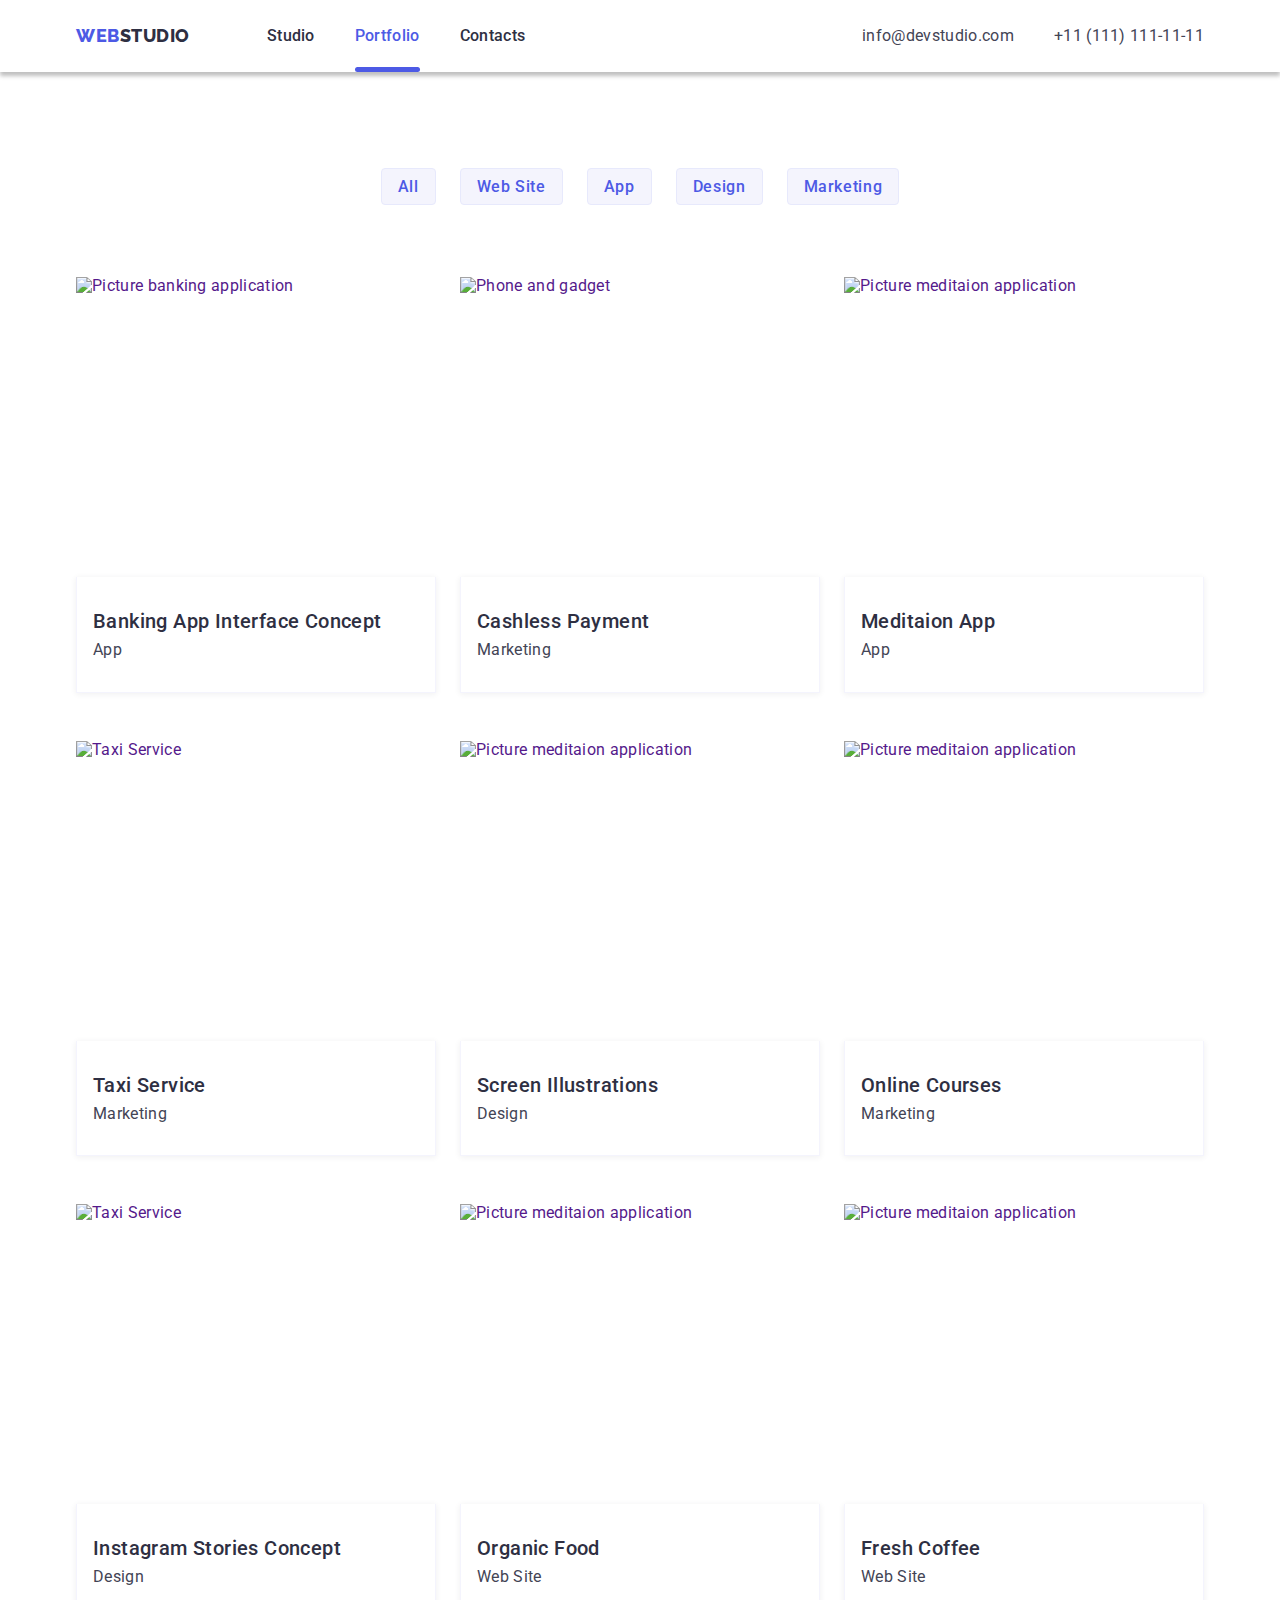
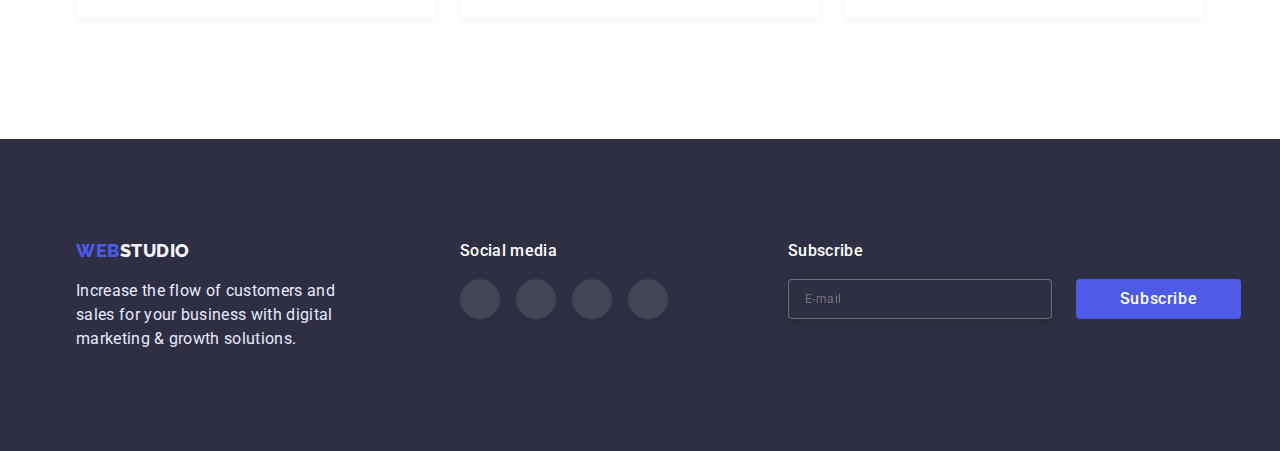
==== portfolio.html @ dbc56839 "HW6. Ver 1" ====
<!DOCTYPE html>
<html lang="en">
<head>
    <meta charset="UTF-8">
    <meta http-equiv="X-UA-Compatible" content="IE=edge">
    <meta name="viewport" content="width=device-width, initial-scale=1.0">
    <link rel="stylesheet"
    href="https://cdnjs.cloudflare.com/ajax/libs/modern-normalize/1.0.0/modern-normalize.min.css"/>
    <link rel="preconnect" href="https://fonts.googleapis.com">
    <link rel="preconnect" href="https://fonts.gstatic.com" crossorigin>
    <link href="https://fonts.googleapis.com/css2?family=Raleway:wght@800&family=Roboto:wght@400;500;700;900&display=swap" rel="stylesheet">
    <link rel="stylesheet" href="./css/styles.css" />
    <title>Portfolio</title>
</head>
<body>
    <header class="header">
        <div class="container">
            <nav>
                <a class="logo" href="./portfolio.html">WEB<span class="logo-studio">STUDIO</span></a>
                <ul class="list-menu">
                    <li><a class="menu" href="./index.html">Studio</a></li>
                    <li><a class="menu active" href="./portfolio.html">Portfolio</a></li>
                    <li><a class="menu" href="./index.html">Contacts</a></li>
                </ul>
            </nav>
            <ul class="list-contacts">
                <li><a class="contacts" href=mailto:info@devstudio.com">info@devstudio.com</a></li>
                <li><a class="contacts" href="tel:+11(111)1111111">+11 (111) 111-11-11</a></li>
            </ul>
        </div>
    </header>
    <main>
        <section class="portfolio">
            <div class="container">
                <h1 hidden>Portfolio</h1>
                <ul class="portfolio-buttons-list">
                    <li>
                        <button class="button-filter" type="button">All</button>
                    </li>
                    <li>
                        <button class="button-filter" type="button">Web Site</button>
                    </li>
                    <li>
                        <button class="button-filter" type="button">App</button>
                    </li>
                    <li>
                        <button class="button-filter" type="button">Design</button>
                    </li>
                    <li>
                        <butticonson class="button-filter" type="button">Marketing</button>
                    </li>
                </ul>
                <ul class="portfolio-list">
                    <li class="portfolio-card">
                        <a class="portfolio-link" href="">
                            <div class="portfolio-overlay-base">
                            <img width="360" height="300" src="./images/portfolio1.jpg" alt="Picture banking application">
                                <div class="overlay">
                                    <p class="overlay-text">14 Stylish and User-Friendly App Design 
                                        Concepts · Task Manager App · Calorie 
                                        Tracker App · Exotic Fruit Ecommerce 
                                        App · Cloud Storage App</p>
                                </div>
                            </div>
                            <div class="portfolio-item">
                                <h2 class="portfolio-title">Banking App Interface Concept</h2>
                                <p class="portfolio-text">App</p>
                            </div>
                        </a>
                    </li>
                    <li class="portfolio-card">
                        <a class="portfolio-link" href="">
                            <div class="portfolio-overlay-base">
                                <img width="360" height="300" src="./images/portfolio2.jpg" alt="Phone and gadget">
                                <div class="overlay">
                                    <p class="overlay-text">14 Stylish and User-Friendly App Design 
                                        Concepts · Task Manager App · Calorie 
                                        Tracker App · Exotic Fruit Ecommerce 
                                        App · Cloud Storage App</p> 
                                </div>
                            </div>
                            <div class="portfolio-item">
                                <h2 class="portfolio-title">Cashless Payment</h2>
                                <p class="portfolio-text">Marketing</p>
                            </div>
                        </a>
                    </li>
                    <li class="portfolio-card">
                        <a class="portfolio-link" href="">
                            <div class="portfolio-overlay-base">
                                <img width="360" height="300" src="./images/portfolio3.jpg" alt="Picture meditaion application">
                                <div class="overlay">
                                    <p class="overlay-text">14 Stylish and User-Friendly App Design 
                                        Concepts · Task Manager App · Calorie 
                                        Tracker App · Exotic Fruit Ecommerce 
                                        App · Cloud Storage App</p> 
                                </div>
                            </div>
                            <div class="portfolio-item">
                                <h2 class="portfolio-title">Meditaion App</h2>
                                <p class="portfolio-text">App</p>
                            </div>
                        </a>
                    </li>
                    <li class="portfolio-card">
                        <a class="portfolio-link" href="">
                            <div class="portfolio-overlay-base">
                                <img width="360" height="300" src="./images/portfolio4.jpg" alt="Taxi Service">
                                <div class="overlay">
                                    <p class="overlay-text">14 Stylish and User-Friendly App Design 
                                        Concepts · Task Manager App · Calorie 
                                        Tracker App · Exotic Fruit Ecommerce 
                                        App · Cloud Storage App</p> 
                                </div>
                            </div>
                            <div class="portfolio-item">
                                <h2 class="portfolio-title">Taxi Service</h2>
                                <p class="portfolio-text">Marketing</p>
                            </div>
                        </a>
                    </li>
                    <li class="portfolio-card">
                        <a class="portfolio-link" href="">
                            <div class="portfolio-overlay-base">
                                <img width="360" height="300" src="./images/portfolio5.jpg" alt="Picture meditaion application">
                                <div class="overlay">
                                    <p class="overlay-text">14 Stylish and User-Friendly App Design 
                                        Concepts · Task Manager App · Calorie 
                                        Tracker App · Exotic Fruit Ecommerce 
                                        App · Cloud Storage App</p> 
                                </div>
                            </div>
                            <div class="portfolio-item">
                                <h2 class="portfolio-title">Screen Illustrations</h2>
                                <p class="portfolio-text">Design</p>
                            </div>
                        </a>
                    </li>
                    <li class="portfolio-card">
                        <a class="portfolio-link" href="">
                            <div class="portfolio-overlay-base">
                                <img width="360" height="300" src="./images/portfolio6.jpg" alt="Picture meditaion application">
                                <div class="overlay">
                                    <p class="overlay-text">14 Stylish and User-Friendly App Design 
                                        Concepts · Task Manager App · Calorie 
                                        Tracker App · Exotic Fruit Ecommerce 
                                        App · Cloud Storage App</p> 
                                </div>
                            </div>
                            <div class="portfolio-item">
                                <h2 class="portfolio-title">Online Courses</h2>
                                <p class="portfolio-text">Marketing</p>
                            </div>
                        </a>
                    </li>
                    <li class="portfolio-card">
                        <a class="portfolio-link" href="">
                            <div class="portfolio-overlay-base">
                                <img width="360" height="300" src="./images/portfolio7.jpg" alt="Taxi Service">
                                <div class="overlay">
                                    <p class="overlay-text">14 Stylish and User-Friendly App Design 
                                        Concepts · Task Manager App · Calorie 
                                        Tracker App · Exotic Fruit Ecommerce 
                                        App · Cloud Storage App</p> 
                                </div>
                            </div>
                            <div class="portfolio-item">
                                <h2 class="portfolio-title">Instagram Stories Concept</h2>
                                <p class="portfolio-text">Design</p>
                        </div>
                        </a>
                    </li>
                    <li class="portfolio-card">
                        <a class="portfolio-link" href="">
                            <div class="portfolio-overlay-base">
                                <img width="360" height="300" src="./images/portfolio8.jpg" alt="Picture meditaion application">
                                <div class="overlay">
                                    <p class="overlay-text">14 Stylish and User-Friendly App Design 
                                        Concepts · Task Manager App · Calorie 
                                        Tracker App · Exotic Fruit Ecommerce 
                                        App · Cloud Storage App</p> 
                                </div>
                            </div>
                            <div class="portfolio-item">
                                <h2 class="portfolio-title">Organic Food</h2>
                                <p class="portfolio-text">Web Site</p>
                            </div>
                        </a>
                    </li>
                    <li class="portfolio-card">
                        <a class="portfolio-link" href="">
                            <div class="portfolio-overlay-base">
                                <img width="360" height="300" src="./images/portfolio9.jpg" alt="Picture meditaion application">
                                <div class="overlay">
                                    <p class="overlay-text">14 Stylish and User-Friendly App Design 
                                        Concepts · Task Manager App · Calorie 
                                        Tracker App · Exotic Fruit Ecommerce 
                                        App · Cloud Storage App</p> 
                                </div>
                            </div>
                            <div class="portfolio-item">
                                <h2 class="portfolio-title">Fresh Coffee</h2>
                                <p class="portfolio-text">Web Site</p>
                            </div>
                        </a>
                    </li>
                </ul>
            </div>
        </section>
    </main>
    <footer class="footer">
        <div class="container">
            <ul class="footer-list">
                <li>
                    <a class="logo" href="./index.html">WEB<span class="logo-studio-footer">STUDIO</span></a>
                    <p class="footer-text">
                        Increase the flow of customers and 
                        sales for your business with digital 
                        marketing & growth solutions.
                    </p>
                </li>
                <li>
                    <p class="footer-title">Social media</p>
                    <ul class="footer-sl-list">
                        <li>
                            <a class="f-sl-link" href="">
                                <svg class="footer-sl-item" width="24" height="24"> 
                                    <use href="./images/icons.svg#icon-instagram1"></use>
                                </svg>
                            </a>
                        </li>
                        <li>
                            <a class="f-sl-link" href="">
                                <svg class="footer-sl-item" width="24" height="24"> 
                                    <use href="./images/icons.svg#icon-twitter1"></use>
                                </svg>
                            </a>
                        </li>
                        <li>
                            <a class="f-sl-link" href="">
                                <svg class="footer-sl-item" width="24" height="24"> 
                                    <use href="./images/icons.svg#icon-facebook1"></use>
                                </svg>
                            </a>
                        </li>
                        <li>
                            <a class="f-sl-link" href="">
                                <svg class="footer-sl-item" width="24" height="24"> 
                                    <use href="./images/icons.svg#icon-linkedin1"></use>
                                </svg>
                            </a>
                        </li>
                    </ul>           
                </li>
                <li>
                    <p class="footer-title">Subscribe</p>
                    <form class="subscribe-group">
                        <Input class="subscribe-input" type="email" name="user_email" placeholder="E-mail"/>
                        <button class="subscribe-button" type="submit">Subscribe</button>
                    </form>
                </li>
            </ul>
        </div>
    </footer>
</body>
</html>
---- css/styles.css ----
*,
*::before,
*::after {
    box-sizing: border-box;
}
:root {
    --textbasecolor:#2e2f42; /* базовый цвет шрифта*/
    --buttonbasecolor:#4d5ae5; /* цвет кнопки, эффекты */
    --textsecondcolor: #434455; /* второй цвет шрифта*/
    --fullwhitecolor: #ffffff; /*доп цвет заголовков, кнопок*/
    --buttonbackcol: #404BBF; /*цвет бека кнопки*/
    --footertextcol: #E7E9FC; /*цвет текста в футере*/
    --footerlogocol: #f4f4fd; /*цвет лого STUDIO в футере*/
    --bordercolor: #8E8F99;
    --sociallinkcolor: #31D0AA;
    --modalbgc: #FCFCFC; /*backgroundcolor модального окна*/
}
body {
    font-family: 'Roboto', sans-serif;
    font-size: 16px;
    letter-spacing: 0.02em;
    color: var(--textbasecolor);
}

h1,
h2,
h3,
h4,
h5,
h6,
p {
    margin: 0;
    padding: 0;
}
/* общий стиль хедера для страницы studio и portfolio */
.header {
box-shadow: 0px 4px 4px 0px #00000040;
}
.container {
    max-width: 1158px;
    padding-left: 15px;
    padding-right: 15px;
    margin: 0 auto;
}
header .container {
    display: flex;
}
.box-contacts {
    margin-left: auto;
} 
.header nav {
    display: flex;
}
.link {
    text-decoration: none;
}
.list {
    list-style: none;
}
.list-menu {
    list-style: none;
    gap: 40px;
    display: flex;
    align-items: center;
    padding: 0; 
    margin: 0px 0px 0px 77px;
}
.logo {
    font-family: "Raleway", sans-serif;
    font-weight: 800;
    font-size: 18px;
    line-height: 1.33;
    letter-spacing: 0.03em;
    text-transform: uppercase;
    text-decoration: none;
    color: var(--buttonbasecolor);
    padding: 24px 0px 24px 0px;
    margin: 0;
}
.logo-studio {
    font-family: "Raleway", sans-serif;
    font-weight: 800;
    font-size: 18px;
    line-height: 1.33;
    letter-spacing: 0.03em;
    text-transform: uppercase;
    color:var(--textbasecolor);
}
.logo-studio-footer {
    font-family: "Raleway", sans-serif;
    font-weight: 800;
    font-size: 18px;
    line-height: 1.33;
    letter-spacing: 0.03em;
    text-transform: uppercase;
    color: var(--footerlogocol);
}
.menu { 
    font-weight: 500;
    font-size: 16px;
    line-height: 1.5;
    letter-spacing: 0.02em;
    color: var(--textbasecolor);
    text-decoration: none;
    display: block;
    padding: 24px 0px 24px 0px;
    position: relative;
    transition: color 250ms cubic-bezier(0.4, 0, 0.2, 1) 0ms;
}
.menu.active {
    color: var(--buttonbasecolor);
}
.menu.active::after {
    content: '';
    display: block;
    width: 100%;
    height: 5px;
    border-radius: 5px;
    background-color: var(--buttonbasecolor);
    position: absolute;
    bottom: 0;      
    left: 0;
    transition: background-color 250ms cubic-bezier(0.4, 0, 0.2, 1) 0ms;
}
.menu:hover {
    color :var(--textsecondcolor);
}
.menu:focus {
    color: var(--buttonbasecolor);
}
.list-contacts {
    list-style: none;
    gap: 40px;
    display: flex;
    padding: 0;
    margin: 0 0 0 auto;
}
.contacts {
line-height: 1.5;
letter-spacing: 0.02em;
text-decoration: none;
color:var(--textsecondcolor);
display : block;
padding: 24px 0px 24px 0px;
transition: color 250ms cubic-bezier(0.4, 0, 0.2, 1) 0ms;
}
.contacts:hover, .contacts:focus {
    color: var(--buttonbasecolor);
}
/* конец общего хедера */
/* страница Studio */
.hero .container {
    display: flex;
    flex-direction: column;
    align-items: center;
}
.hero {
    max-width: 1440px;
    background-image: linear-gradient(rgba(46, 47, 66, 0.7),
     rgba(46, 47, 66, 0.7)),
    url(../images/group-people-working-website-template.jpg);
    background-position: center;
    background-repeat: no-repeat;
    background-size: cover;
    box-shadow: 0px 4px 4px rgba(0, 0, 0, 0.25), 0px 4px 4px rgba(0, 0, 0, 0.25);
    padding: 192px 0 192px 0;
    margin: 0 auto;
}
.hero-title {
    font-weight: 700;
    font-size: 56px;
    line-height: 1.07;
    letter-spacing: 0.02em;
    width: 496px;
    color: var(--fullwhitecolor);  
}
.button-order {
    font-family: inherit;
    font-weight: 500;
    font-size: 16px;
    line-height: 1.19;
    letter-spacing: 0.04em;
    color: var(--fullwhitecolor);
    background-color: var(--buttonbasecolor);
    cursor:pointer;
    width: 170px;
    height: 51px;
    gap: 10px;
    border-radius: 4px;
    padding: 16px, 32px, 16px, 32px;
    margin-top: 48px;
    box-shadow: 0px 4px 4px rgba(0, 0, 0, 0.15);
    border: 2px solid var(--buttonbasecolor);
    transition: background-color 250ms cubic-bezier(0.4, 0, 0.2, 1) 0ms, 
    box-shadow 250ms cubic-bezier(0.4, 0, 0.2, 1) 0ms;
}
.button-order:hover {
    background-color: var(--buttonbasecolor);
    box-shadow: 0px 1px 6px rgba(46, 47, 66, 0.08), 
    0px 1px 1px rgba(46, 47, 66, 0.16), 
    0px 2px 1px rgba(46, 47, 66, 0.08);
    border-radius: 4px;
}
.button-order:focus {
    background-color: var(--buttonbackcol);
    box-shadow: 0px 4px 4px rgba(0, 0, 0, 0.15);
    border-radius: 4px;
}
.benefits {
    padding: 120px 0px 120px 0px;
}
.benefits-title {
    font-weight: 500;
    font-size: 20px;
    line-height: 1.2;
    letter-spacing: 0.02em;
    color:var(--textbasecolor);
}
.benefits-list {
    list-style: none;
    display: flex;
    margin: 0;
    padding: 0;
    justify-content: space-between;
    gap: 24px;
}
.benefits-item {

}
.benefits-text {
    line-height: 1.5;
    margin-top: 8px;
    color:var(--textsecondcolor);
}
.benefits-icon {
    display: flex;
    align-items: center;
    justify-content: center;
    width: 264px;
    height: 112px;
    background-color: var(--footerlogocol);
}
.work {
    padding: 0px 0px 120px 0px;
}
.work .container {
    display: flex;
    flex-direction: column;
    align-items: center;
}
.work-title {
    font-weight: 500;
    font-size: 36px;
    line-height: 1.1;
    letter-spacing: 0.02em;
    color: var(--textbasecolor);
    text-transform: capitalize;
}
.work-list {
    list-style: none;
    display: flex;
    margin: 72px 0 0 0;
    padding: 0;
    gap: 24px;
}
.team {
    background-color: var(--footerlogocol);
    margin-top: 0px;
    padding: 120px 0 120px 0;
}
.team-text {
    color:var(--textsecondcolor);
    margin-top: 8px;
}
.team .container {
    display: flex;
    flex-direction: column;
    align-items: center;
}
.team-title {
    font-weight: 500;
    font-size: 36px;
    line-height: 1.1;
    letter-spacing: 0.02em;
    color: var(--textbasecolor);
    text-transform: capitalize;
}
.team-list {
    list-style: none;
    display: flex;
    margin: 72px 0 0 0;
    padding: 0;
    gap: 24px;
}
.team-card {
    border-bottom-left-radius:  4px;
    border-bottom-right-radius:  4px;
    box-shadow: 0px 2px 1px 0px rgba(46, 47, 66, 0.08);
    box-shadow: 0px 1px 1px 0px rgba(46, 47, 66, 0.16);
    box-shadow: 0px 1px 6px 0px rgba(46, 47, 66, 0.08); 
    background-color: var(--fullwhitecolor);
    overflow: hidden;
}
.team-card-text {
    display: flex;
    flex-direction: column;
    align-items: center;
    padding: 32px 16px;
}
.tsl-list {
    list-style: none;
    width: 232px;
    display: flex;
    margin: 8px 0px 0px 0px;
    padding: 0;
    gap: 24px;
    justify-content: center;
}
.tsl-list > li {
    margin: 0;
    height: 48px;
}
.tsl-item {
    width: 100%;
    height: 100%;
    display: flex;
    align-items: center;
    justify-content: center;
    transition: transform 300ms linear;
}
.tsl-item:hover {
    transform: scale(1.2);
}
.clients {
    padding: 120px 0px 120px 0px;
}
.customer-title {
    font-weight: 700;
    font-size: 36px;
    line-height: 1.17;
    text-align: center;
    letter-spacing: 0.03em;
}
.customer-list {
    list-style: none;
    display: flex;
    margin: 72px 0 0 0;
    padding: 0;
    justify-content: space-between;
    gap: 24px;
}
.customer-item-link {
    width: 168px;
    height: 88px;
    display: inline-block;
    padding: 16px 32px;
    margin: auto;
    border: 1px solid var(--bordercolor);
    border-radius: 4px;
    align-items: center;
    transition: fill 250ms cubic-bezier(0.4, 0, 0.2, 1) 0ms;
}
.customer-icon {
    display: block;
    justify-content: center;
    align-content: center;
    margin: 0 auto;
    fill: var(--bordercolor);
    transition: fill 250ms cubic-bezier(0.4, 0, 0.2, 1) 0ms,
    transform 350ms linear 0ms;
}
.customer-item-link:hover .customer-icon, 
.customer-item-link:focus .customer-icon {
    fill: var(--buttonbasecolor);
    transform: scale(1.18);
}
.customer-item-link:hover, 
.customer-item-link:focus {
    border-color: var(--buttonbasecolor);
}
.footer {
    background-color: var(--textbasecolor);
    padding: 100px 0px 100px 0px;
}
.footer-list {
    display: flex;
    gap:120px;
    margin: 0;
    padding: 0;   
}
footer .logo{
    padding: 0;
}
.footer-text {
    line-height: 1.5;
    margin-top: 16px;
    width: 264px;
    color: var(--footertextcol);
}
.footer-title {
    font-weight: 500;
    font-size: 16px;
    line-height: 1.5;
    letter-spacing: 0.02em; 
    color: var(--fullwhitecolor);  
    display : block; 
}
.subscribe-group {
    display: flex;
    margin-top: 16px;
    gap: 24px;  
}
.subscribe-input {
    border: 1px solid rgba(255, 255, 255, 0.3);
    filter: drop-shadow(0px 4px 4px rgba(0, 0, 0, 0.15));
    border-radius: 4px;
    background-color: var(--textbasecolor);
    font-weight: 400;
    font-size: 12px;
    line-height: 2;
    letter-spacing: 0.04em;
    color: rgba(255, 255, 255, 0.6);
    width: 264px;
    height: 40px;
    padding-left: 16px;
}
.subscribe-button {
    background: #4D5AE5;
    border-radius: 4px;
    font-weight: 500;
    font-size: 16px;
    line-height: 1.5;
    letter-spacing: 0.04em;
    padding: 8px 24px;
    color: var(--fullwhitecolor);
    width: 165px;
    height: 40px;
    border: none;
}
.footer-sl-list {
    list-style: none;
    width: 208px;
    display: flex;
    margin: 16px 0px 0px 0px;
    padding: 0;
    gap: 16px;
}
.footer-sl-list > li {
    width: 40px;
    height: 40px;
}
.f-sl-link {
    width: 100%;
    height: 100%;
    display: flex;
    align-items: center;
    justify-content: center;
    display: flex;
    fill :var(--fullwhitecolor);
    color : var(--fullwhitecolor);
    border-radius: 50%;
    background-color: rgba(255, 255, 255, 0.1);
    transition: background-color 250ms cubic-bezier(0.4, 0, 0.2, 1) 0ms, fill 250ms cubic-bezier(0.4, 0, 0.2, 1) 0ms;
}
.f-sl-link:hover, .f-sl-link:focus {
    fill: currentColor;
    background-color: var(--sociallinkcolor);
}
/* конец общего футера */
/* страница Portfolio */
.portfolio {
    padding: 96px 0 120px 0;
}
.portfolio-buttons-list {
    list-style: none;
    display: flex;
    justify-content: center;
    column-gap: 24px;
    padding: 0;
    margin: 0;
}
.button-filter {
    font-family: inherit;
    font-weight: 500;
    font-size: 16px;
    line-height: 1.2;
    letter-spacing: 0.04em;
    color: var(--buttonbasecolor);
    cursor:pointer;
    border-radius: 4px;
    border: 1px solid var(--footertextcol);
    padding: 8px 16px 8px 16px;
    background-color: var(--footerlogocol);
    transition: background-color 250ms cubic-bezier(0.4, 0, 0.2, 1) 0ms, 
    color 250ms cubic-bezier(0.4, 0, 0.2, 1) 0ms, 
    box-shadow 250ms cubic-bezier(0.4, 0, 0.2, 1) 0ms;
}
.button-filter:hover, .button-filter:focus {
    background: var(--buttonbasecolor);
    color : var(--fullwhitecolor);
    box-shadow : 0px 3px 1px rgba(0, 0, 0, 0.1), 
    0px 2px 1px rgba(0, 0, 0, 0.08), 
    0px 2px 2px rgba(0, 0, 0, 0.12);
    border-radius : 4px; 
}
.portfolio-list {
    display: flex;
    flex-wrap: wrap;
    padding: 0;
    margin: 72px 0 0 0;
    column-gap: 24px;
    row-gap: 48px;
}
img {
    display: block;   
}
.portfolio-overlay-base {
    position: relative;
    overflow: hidden;
}
.portfolio-card {
    list-style: none;
}
.overlay {
    position: absolute;
    top: 0;
    left: 0;
    transform: translateY(100%);
    transition: transform 500ms;
    display: flex;
    justify-content: center;
    width: 100%;
    height: 100%;
    background-color: rgba(77, 90, 229, 1);
}
.overlay-text {
    padding: 40px 32px 0 32px;
    color: var(--footerlogocol);
}
.portfolio-item {
    padding: 32px 0px 32px 16px;
    border: 0.5px solid var(--footerlogocol);
    background-color: var(--fullwhitecolor);
    box-shadow: 0px 1px 6px rgba(46, 47, 66, 0.08);
    border-top: none;
    transition: box-shadow 250ms cubic-bezier(0.4, 0, 0.2, 1) 0ms;
}
.portfolio-link:hover .portfolio-item {
    box-shadow: 0px 1px 6px rgba(46, 47, 66, 0.08), 
    0px 1px 1px rgba(46, 47, 66, 0.16), 
    0px 2px 1px rgba(46, 47, 66, 0.08);
    border-top: none;
}
.portfolio-link:focus .portfolio-item {
    box-shadow: 0px 1px 6px rgba(46, 47, 66, 0.08), 
    0px 1px 1px rgba(46, 47, 66, 0.16), 
    0px 2px 1px rgba(46, 47, 66, 0.08);
    border-top: none;
}
.portfolio-link:hover, .portfolio-link:focus {
    box-shadow: 0px 1px 6px rgba(46, 47, 66, 0.08), 
    0px 1px 1px rgba(46, 47, 66, 0.16), 
    0px 2px 1px rgba(46, 47, 66, 0.08); 
}
.portfolio-link:hover .overlay{
    transform: translateY(0);
}
.portfolio-link {
    text-decoration: none;
    display: block;
    transition: transform 250ms cubic-bezier(0.4, 0, 0.2, 1) 0ms,
    box-shadow 250ms cubic-bezier(0.4, 0, 0.2, 1) 0ms;   
}
.portfolio-title {
    font-weight: 500;
    font-size: 20px;
    line-height: 1.2;
    letter-spacing: 0.02em;
    color:var(--textbasecolor);
}
.portfolio-text {
    margin-top: 8px;
    color: var(--textsecondcolor);
}
/*--------------------- Модальное окно ------------------------*/
.backdrop {
    position : fixed;
    top: 0;
    left: 0;
    z-index: 10;
    width: 100%;
    height: 100%;
    background-color: rgba(0, 0, 0, 0.5);
    transition: visibility 500ms, opacity 500ms;
}
.backdrop.is-hidden {
    visibility: hidden;
    opacity: 0;
    pointer-events: none;
} 
.backdrop.is-hidden .modal{
    transform: translate(-50%, -50%) scale(0.8);
}
.modal {
    position: absolute;
    top: 50%;
    left: 50%;
    transform: translate(-50%, -50%) scale(1);
    width: 408px;
    height: 584px; 
    background: var(--modalbgc);
    box-shadow: 0px 1px 1px rgba(0, 0, 0, 0.14), 
    0px 1px 3px rgba(0, 0, 0, 0.12), 
    0px 2px 1px rgba(0, 0, 0, 0.2);
    border-radius: 4px;
    transition: transform 500ms cubic-bezier(0.4, 0, 0.2, 1);
    padding: 24px;
}   
.modal-btn {
    margin-left: auto;
    width: 24px;
    height: 24px;
    display: flex;
    align-items: center;
    justify-content: center;
    background-color: var(--footertextcol);
    border: 1px solid rgba(0, 0, 0, 0.1);
    border-radius: 50%;
    cursor: pointer;
    transition: background-color 500ms ease-out, fill 500ms ease-out;
}
.modal-btn:hover, .modal-btn:focus {
    border: none;
    box-shadow: 0px 1px 6px rgba(46, 47, 66, 0.08), 
    0px 1px 1px rgba(46, 47, 66, 0.16), 
    0px 2px 1px rgba(46, 47, 66, 0.08);
    background-color: #404bbf;
    fill: #ffffff;
}
.modal-title {
    width: 360px;
    font-weight: 500;
    font-size: 16px;
    line-height: 1.5;
    letter-spacing: 0.02em;
    text-align: center;
    margin: 24px 0 16px 0;
    color: #2E2F42;
}
.modal-btn-send {
    display: flex;
    justify-content: center;
    background: #4D5AE5;
    border-radius: 4px;
    font-weight: 500;
    font-size: 16px;
    line-height: 1.5;
    letter-spacing: 0.04em;
    padding: 16px 32px;
    color: var(--fullwhitecolor);
    width: 169px;
    height: 56px;
    border: none;  
    margin: auto; 
}
.reg-form-group {
}
.reg-form-field {
    display: block;
    position: relative;
    margin-bottom: 8px; 
}
.reg-form-label {
    display: block;
    margin-bottom: 4px;
    font-weight: 400;
    font-size: 12px;
    line-height: 1.33;
    letter-spacing: 0.04em;
    color: #8E8F99;
}
.reg-form-input {
    width: 100%;
    height: 40px;
    border-radius: 4px;
    border: 1px solid rgba(33, 33, 33, 0.2);
    padding-left: 38px;
    outline: none;
    transition: border-color 250ms cubic-bezier(0.4, 0, 0.2, 1);
}
.reg-form-input:focus {
    border-color: #4D5AE5;
    outline: none;
}
.reg-form-input:focus + .reg-form-icon {
    fill:#4D5AE5;
}
.reg-form-icon {
    position: absolute;
    bottom: 11px;
    left: 16px;
    transition: fill 250ms cubic-bezier(0.4, 0, 0.2, 1);
}
.reg-form-comment {
    width: 360px;
    height: 120px;
    padding-top: 8px;
    padding-left: 16px;
    border-radius: 4px;
    border: 1px solid rgba(33, 33, 33, 0.2);
    resize: none;
    outline: none;
    transition: border-color 250ms cubic-bezier(0.4, 0, 0.2, 1);  
}
.reg-form-comment::placeholder{
    font-size: 12px;
    line-height: 1.33;
    letter-spacing: 0.04em;
    color: rgba(117, 117, 117, 0.5);
}
.reg-form-comment:focus {
    border-color: #4D5AE5;
    outline: none;    
}
.reg-form-agreement {
    display: flex;
    align-items: center;
    justify-content: center;
    gap: 8px;
    margin-bottom: 24px;
}
.reg-form-checkbox {
    appearance: none;
}
.uncheck {
    opacity: 1;
    transition: 500ms ease-out;
}
.check {
    opacity: 0;
    transition: 500ms ease-out;
}
.reg-form-checkbox:checked ~.reg-form-check > .check {
    opacity: 1;
}
.reg-form-checkbox:checked ~.reg-form-check > .uncheck {
    opacity: 0;
}
.reg-form-text {
    font-weight: 400;
    font-size: 12px;
    line-height: 1.33;
    letter-spacing: 0.04em;
    color: #757575;
}
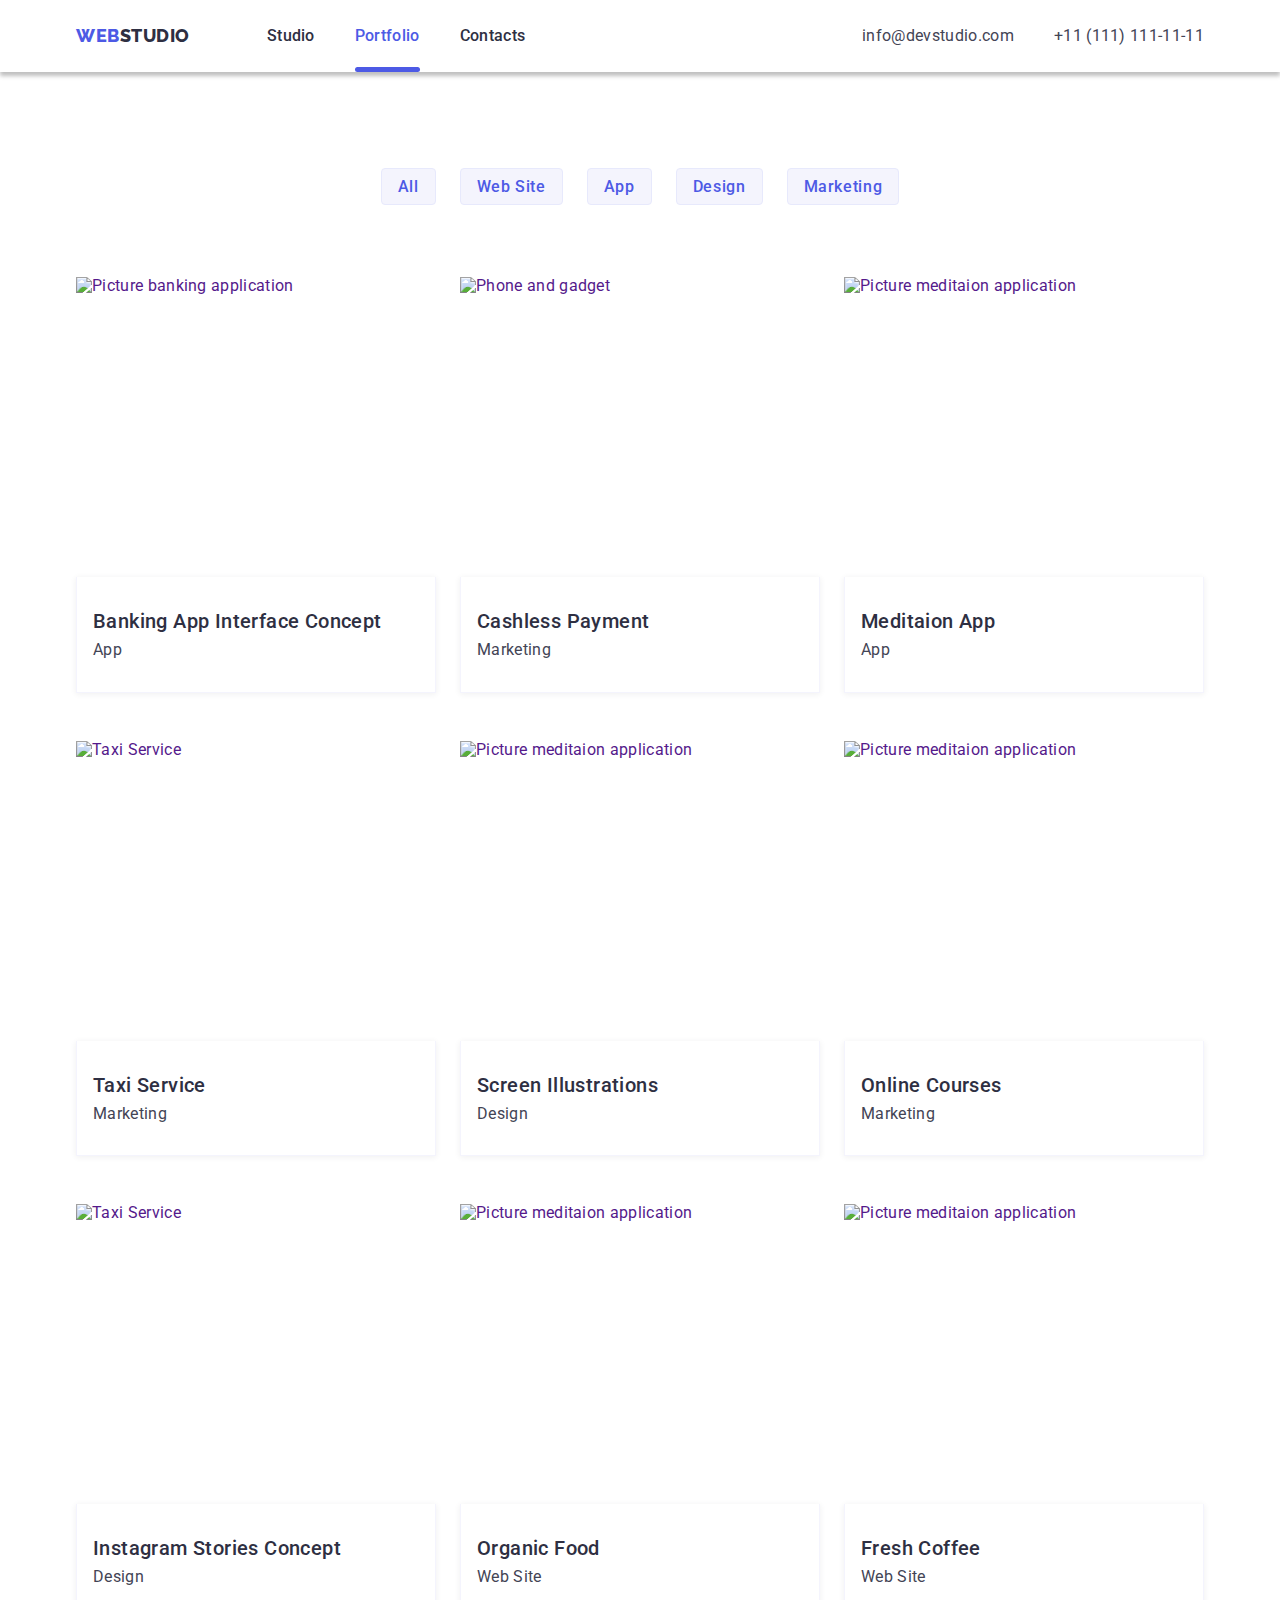
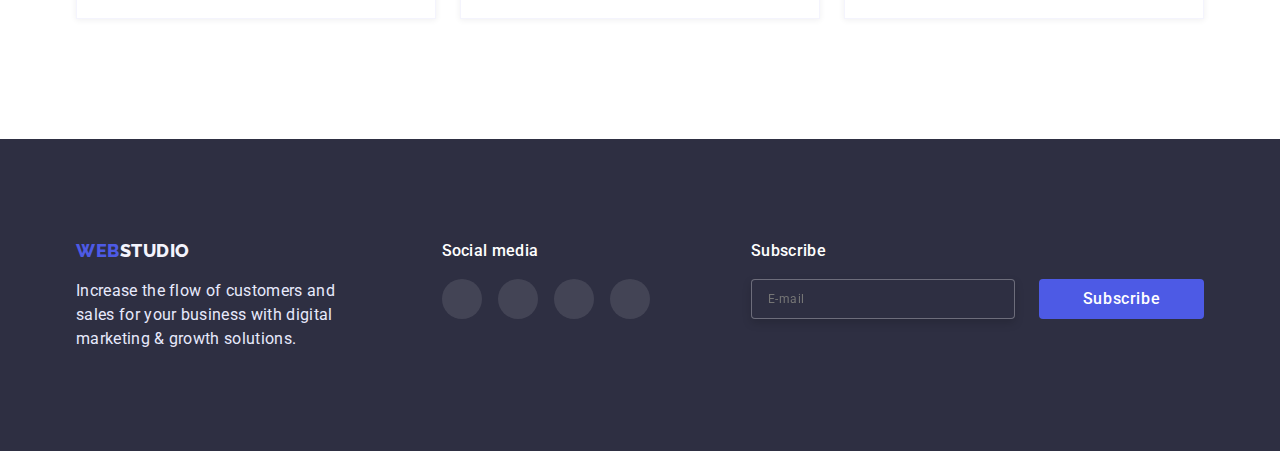
==== commit 78fcac37: "HW6. Ver 2." ====
--- a/portfolio.html
+++ b/portfolio.html
@@ -210,16 +210,16 @@
     </main>
     <footer class="footer">
         <div class="container">
-            <ul class="footer-list">
-                <li>
+            <div class="footer-list">
+                <div>
                     <a class="logo" href="./index.html">WEB<span class="logo-studio-footer">STUDIO</span></a>
                     <p class="footer-text">
                         Increase the flow of customers and 
                         sales for your business with digital 
                         marketing & growth solutions.
                     </p>
-                </li>
-                <li>
+                </div>
+                <div>
                     <p class="footer-title">Social media</p>
                     <ul class="footer-sl-list">
                         <li>
@@ -251,15 +251,15 @@
                             </a>
                         </li>
                     </ul>           
-                </li>
-                <li>
+                </div>
+                <div>
                     <p class="footer-title">Subscribe</p>
                     <form class="subscribe-group">
                         <Input class="subscribe-input" type="email" name="user_email" placeholder="E-mail"/>
                         <button class="subscribe-button" type="submit">Subscribe</button>
                     </form>
-                </li>
-            </ul>
+                </div>
+            </div>
         </div>
     </footer>
 </body>
--- a/css/styles.css
+++ b/css/styles.css
@@ -384,9 +384,9 @@
 }
 .footer-list {
     display: flex;
-    gap:120px;
     margin: 0;
-    padding: 0;   
+    padding: 0; 
+    justify-content: space-between;  
 }
 footer .logo{
     padding: 0;
@@ -436,6 +436,7 @@
     width: 165px;
     height: 40px;
     border: none;
+    cursor:pointer;
 }
 .footer-sl-list {
     list-style: none;
@@ -607,22 +608,20 @@
     left: 50%;
     transform: translate(-50%, -50%) scale(1);
     width: 408px;
-    height: 584px; 
     background: var(--modalbgc);
     box-shadow: 0px 1px 1px rgba(0, 0, 0, 0.14), 
     0px 1px 3px rgba(0, 0, 0, 0.12), 
     0px 2px 1px rgba(0, 0, 0, 0.2);
     border-radius: 4px;
     transition: transform 500ms cubic-bezier(0.4, 0, 0.2, 1);
-    padding: 24px;
+    padding: 72px 24px 24px 24px;
 }   
 .modal-btn {
-    margin-left: auto;
+    position: absolute;
     width: 24px;
     height: 24px;
-    display: flex;
-    align-items: center;
-    justify-content: center;
+    top: 24px;
+    right: 24px;
     background-color: var(--footertextcol);
     border: 1px solid rgba(0, 0, 0, 0.1);
     border-radius: 50%;
@@ -644,7 +643,7 @@
     line-height: 1.5;
     letter-spacing: 0.02em;
     text-align: center;
-    margin: 24px 0 16px 0;
+    margin: 0 0 16px 0;
     color: #2E2F42;
 }
 .modal-btn-send {
@@ -662,6 +661,7 @@
     height: 56px;
     border: none;  
     margin: auto; 
+    cursor:pointer;
 }
 .reg-form-group {
 }
@@ -697,8 +697,8 @@
 }
 .reg-form-icon {
     position: absolute;
-    bottom: 11px;
-    left: 16px;
+    bottom: 14px;
+    left: 18px;
     transition: fill 250ms cubic-bezier(0.4, 0, 0.2, 1);
 }
 .reg-form-comment {
@@ -730,7 +730,10 @@
     margin-bottom: 24px;
 }
 .reg-form-checkbox {
-    appearance: none;
+    appearance: none;   
+}
+.reg-form-check {
+    cursor: pointer;
 }
 .uncheck {
     opacity: 1;
@@ -752,4 +755,5 @@
     line-height: 1.33;
     letter-spacing: 0.04em;
     color: #757575;
-}
+    cursor:pointer;
+}
